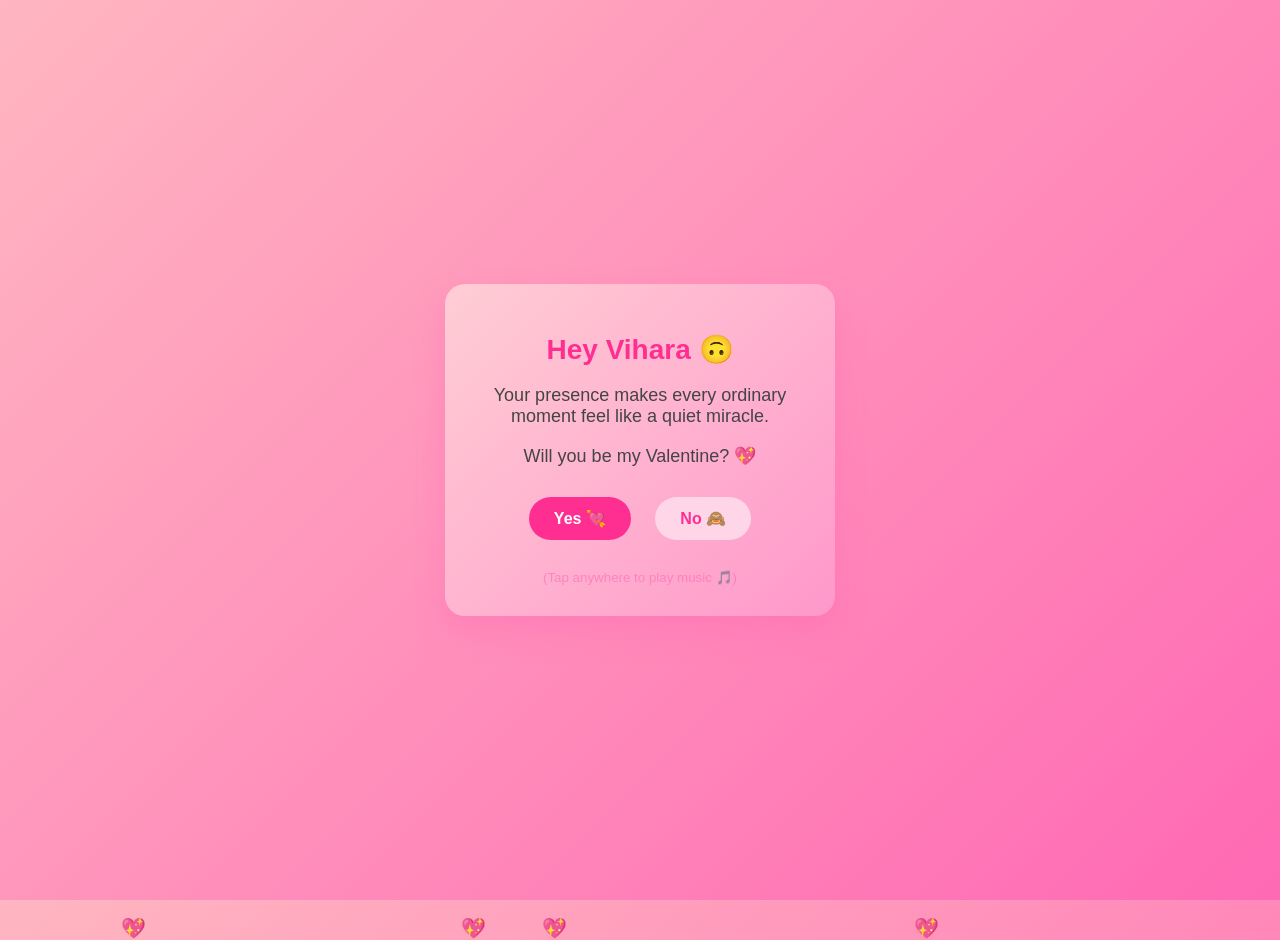
==== index.html @ 86dd3176 "Add files via upload" ====
<!DOCTYPE html>
<html lang="en">
<head>
  <meta charset="UTF-8">
  <title>Babiiii 💖</title>
  <meta name="viewport" content="width=device-width, initial-scale=1.0">
  <style>
    /* CSS FROM style.css */
    body {
      margin: 0;
      height: 100vh;
      background: linear-gradient(135deg, #ffb6c1, #ff69b4);
      display: flex;
      justify-content: center;
      align-items: center;
      font-family: Arial, sans-serif;
      overflow: hidden;
    }

    .card {
      background:linear-gradient(135deg, #ffcdd4, #ff98cb);;
      padding: 30px 20px;
      border-radius: 20px;
      width: 90%;
      max-width: 350px;
      text-align: center;
      box-shadow: 0 15px 30px rgba(255, 105, 180, 0.4);
      z-index: 2;
    }

    .name {
      color: #ff2f92;
      font-size: 28px;
      animation: glowBounce 2s infinite;
    }

    @keyframes glowBounce {
      0%, 100% { transform: translateY(0); text-shadow: 0 0 5px #ff69b4; }
      50% { transform: translateY(-6px); text-shadow: 0 0 15px #ff2f92; }
    }

    p { font-size: 18px; color: #444; }

    .buttons { margin-top: 20px; }

    button {
      padding: 12px 25px;
      font-size: 16px;
      border: none;
      border-radius: 25px;
      cursor: pointer;
      margin: 10px;
      font-weight: bold;
    }

    #yes { background: #ff2f92; color: white; }
    #no { background: #ffd6e8; color: #ff2f92; }

    /* Floating hearts */
    .hearts span {
      position: absolute;
      bottom: -40px;
      font-size: 20px;
      animation: float 6s linear infinite;
    }

    @keyframes float {
      from { transform: translateY(0); opacity: 1; }
      to { transform: translateY(-110vh); opacity: 0; }
    }

    /* Confetti Canvas */
    #confetti {
      position: fixed;
      inset: 0;
      pointer-events: none;
      z-index: 10;
    }

    /* Zoom Overlay Effect */
    #zoom-overlay {
      position: fixed;
      top: 0;
      left: 0;
      width: 100%;
      height: 100%;
      display: none; 
      justify-content: center;
      align-items: center;
      background: #ffeef2;
      z-index: 1000;
    }

    .zoom-heart {
      font-size: 80px;
      animation: flyToFace 2s forwards;
    }

    @keyframes flyToFace {
      0% { transform: scale(0.5); opacity: 1; }
      40% { transform: scale(1.5); opacity: 1; }
      100% { transform: scale(80); opacity: 0; }
    }
  </style>
</head>

<body onclick="playMusic()">

  <audio id="music" loop>
    <source src="mylove.mp3" type="audio/mpeg">
  </audio>

  <div class="hearts"></div>
  <canvas id="confetti"></canvas>

  <div id="zoom-overlay">
    <div class="zoom-heart">❤️</div>
  </div>

  <div class="card" id="main-card">
    <h1 class="name">Hey Vihara 🙃</h1>
    <p>Your presence makes every ordinary moment feel like a quiet miracle.</p>
    <p>Will you be my Valentine? 💖</p>

    <div class="buttons">
      <button id="yes" onclick="handleYes()">Yes 💘</button>
      <button id="no" onclick="handleNo(this)">No 🙈</button>
    </div>
    <br>
    <small style="color: #ff69b4; opacity: 0.6;">(Tap anywhere to play music 🎵)</small>
  </div>

  <script>
    /* JAVASCRIPT LOGIC */
    const music = document.getElementById("music");
    const canvas = document.getElementById("confetti");
    const ctx = canvas.getContext("2d");
    let musicPlayed = false;

    canvas.width = window.innerWidth;
    canvas.height = window.innerHeight;

    function playMusic() {
      if (!musicPlayed) {
        music.play().catch(e => console.log("Music blocked until interaction"));
        musicPlayed = true;
      }
    }

    // Handles the "NO" button turning into "YES"
    function handleNo(btn) {
      btn.innerHTML = "Yes 🙃";
      btn.id = "yes";
      btn.onclick = handleYes;
    }

    // Handles the Heart Zoom and Success
    function handleYes() {
      const overlay = document.getElementById('zoom-overlay');
      overlay.style.display = 'flex';

      setTimeout(() => {
        overlay.style.display = 'none';
        showFinal();
        launchConfetti();
      }, 1900);
    }

    function showFinal() {
      document.body.innerHTML = `
        <div style="
          height:100vh;
          display:flex;
          justify-content:center;
          align-items:center;
          text-align:center;
          background:linear-gradient(135deg,#ffb6c1,#ff69b4);
          font-family:Arial;
          padding:20px;">
          <h1 style="color:white;font-size:30px; z-index: 100;">
            YAYYYY 💘🥰<br>
            You said YES ❤️<br>
            Happy Valentine’s Day 💐
          </h1>
        </div>
        <canvas id="confetti" style="position:fixed;inset:0;pointer-events:none;z-index:10;"></canvas>
      `;
      // Re-initialize canvas for final screen
      const newCanvas = document.getElementById("confetti");
      newCanvas.width = window.innerWidth;
      newCanvas.height = window.innerHeight;
    }

    /* Floating hearts loop */
    const heartsContainer = document.querySelector(".hearts");
    setInterval(() => {
      const heart = document.createElement("span");
      heart.textContent = "💖";
      heart.style.position = "absolute";
      heart.style.bottom = "-40px";
      heart.style.left = Math.random() * 100 + "vw";
      heart.style.animation = `float ${3 + Math.random() * 3}s linear infinite`;
      heartsContainer.appendChild(heart);
      setTimeout(() => heart.remove(), 6000);
    }, 300);

    /* Confetti logic */
    function launchConfetti() {
      const newCanvas = document.getElementById("confetti");
      const newCtx = newCanvas.getContext("2d");
      const pieces = [];
      for (let i = 0; i < 160; i++) {
        pieces.push({
          x: Math.random() * newCanvas.width,
          y: Math.random() * newCanvas.height,
          r: Math.random() * 6 + 4,
          d: Math.random() * 4 + 2,
          color: `hsl(${Math.random() * 360},100%,70%)`
        });
      }
      function draw() {
        newCtx.clearRect(0, 0, newCanvas.width, newCanvas.height);
        pieces.forEach(p => {
          newCtx.beginPath();
          newCtx.arc(p.x, p.y, p.r, 0, Math.PI * 2);
          newCtx.fillStyle = p.color;
          newCtx.fill();
          p.y += p.d;
          if (p.y > newCanvas.height) p.y = -10;
        });
        requestAnimationFrame(draw);
      }
      draw();
    }
  </script>
</body>
</html>
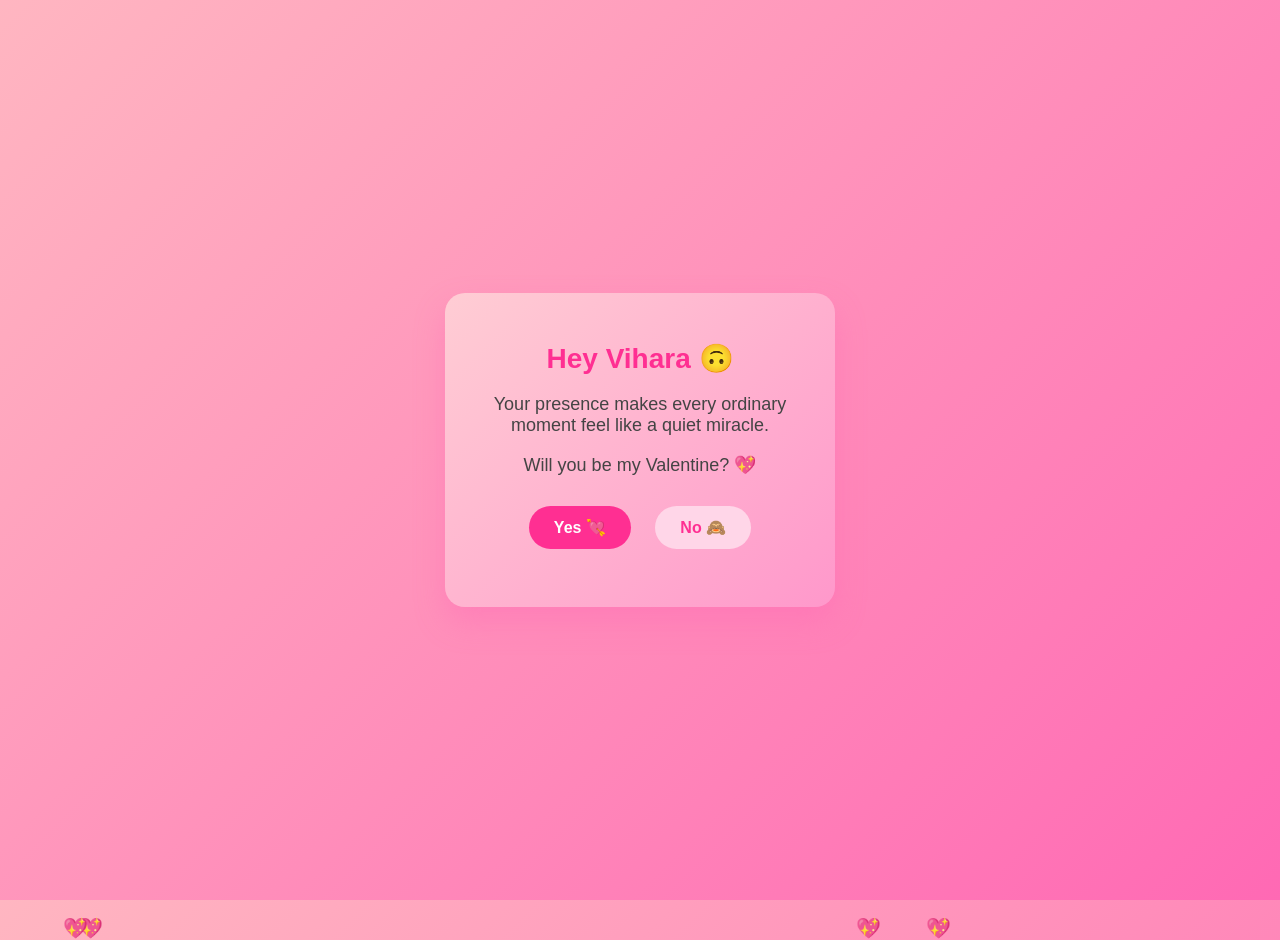
==== commit 039099e0: "Update index.html" ====
--- a/index.html
+++ b/index.html
@@ -127,7 +127,6 @@
       <button id="no" onclick="handleNo(this)">No 🙈</button>
     </div>
     <br>
-    <small style="color: #ff69b4; opacity: 0.6;">(Tap anywhere to play music 🎵)</small>
   </div>
 
   <script>
@@ -234,4 +233,5 @@
     }
   </script>
 </body>
-</html>+
+</html>
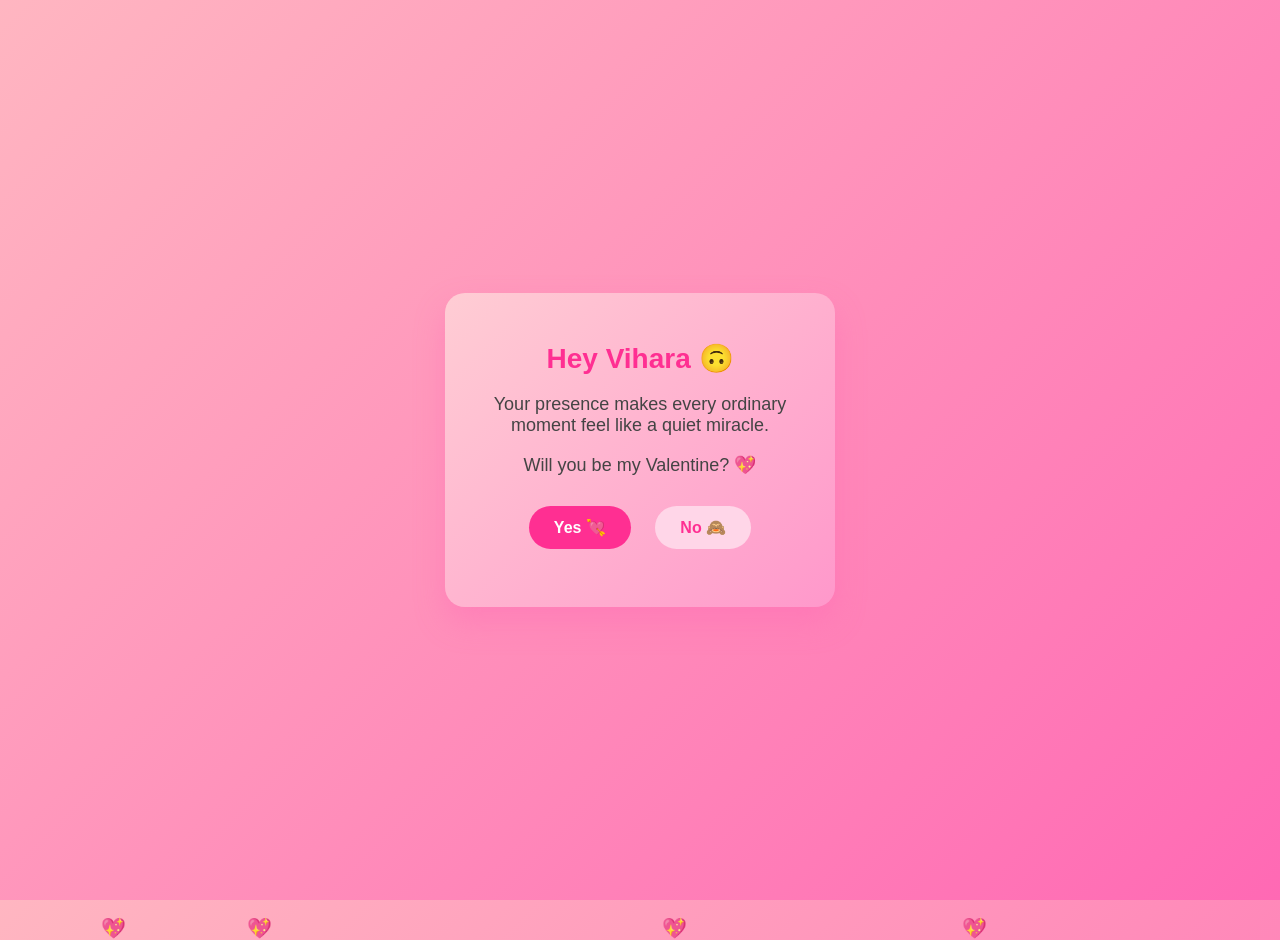
==== commit 5384d4f5: "Add files via upload" ====
--- a/index.html
+++ b/index.html
@@ -233,5 +233,4 @@
     }
   </script>
 </body>
-
-</html>
+</html>
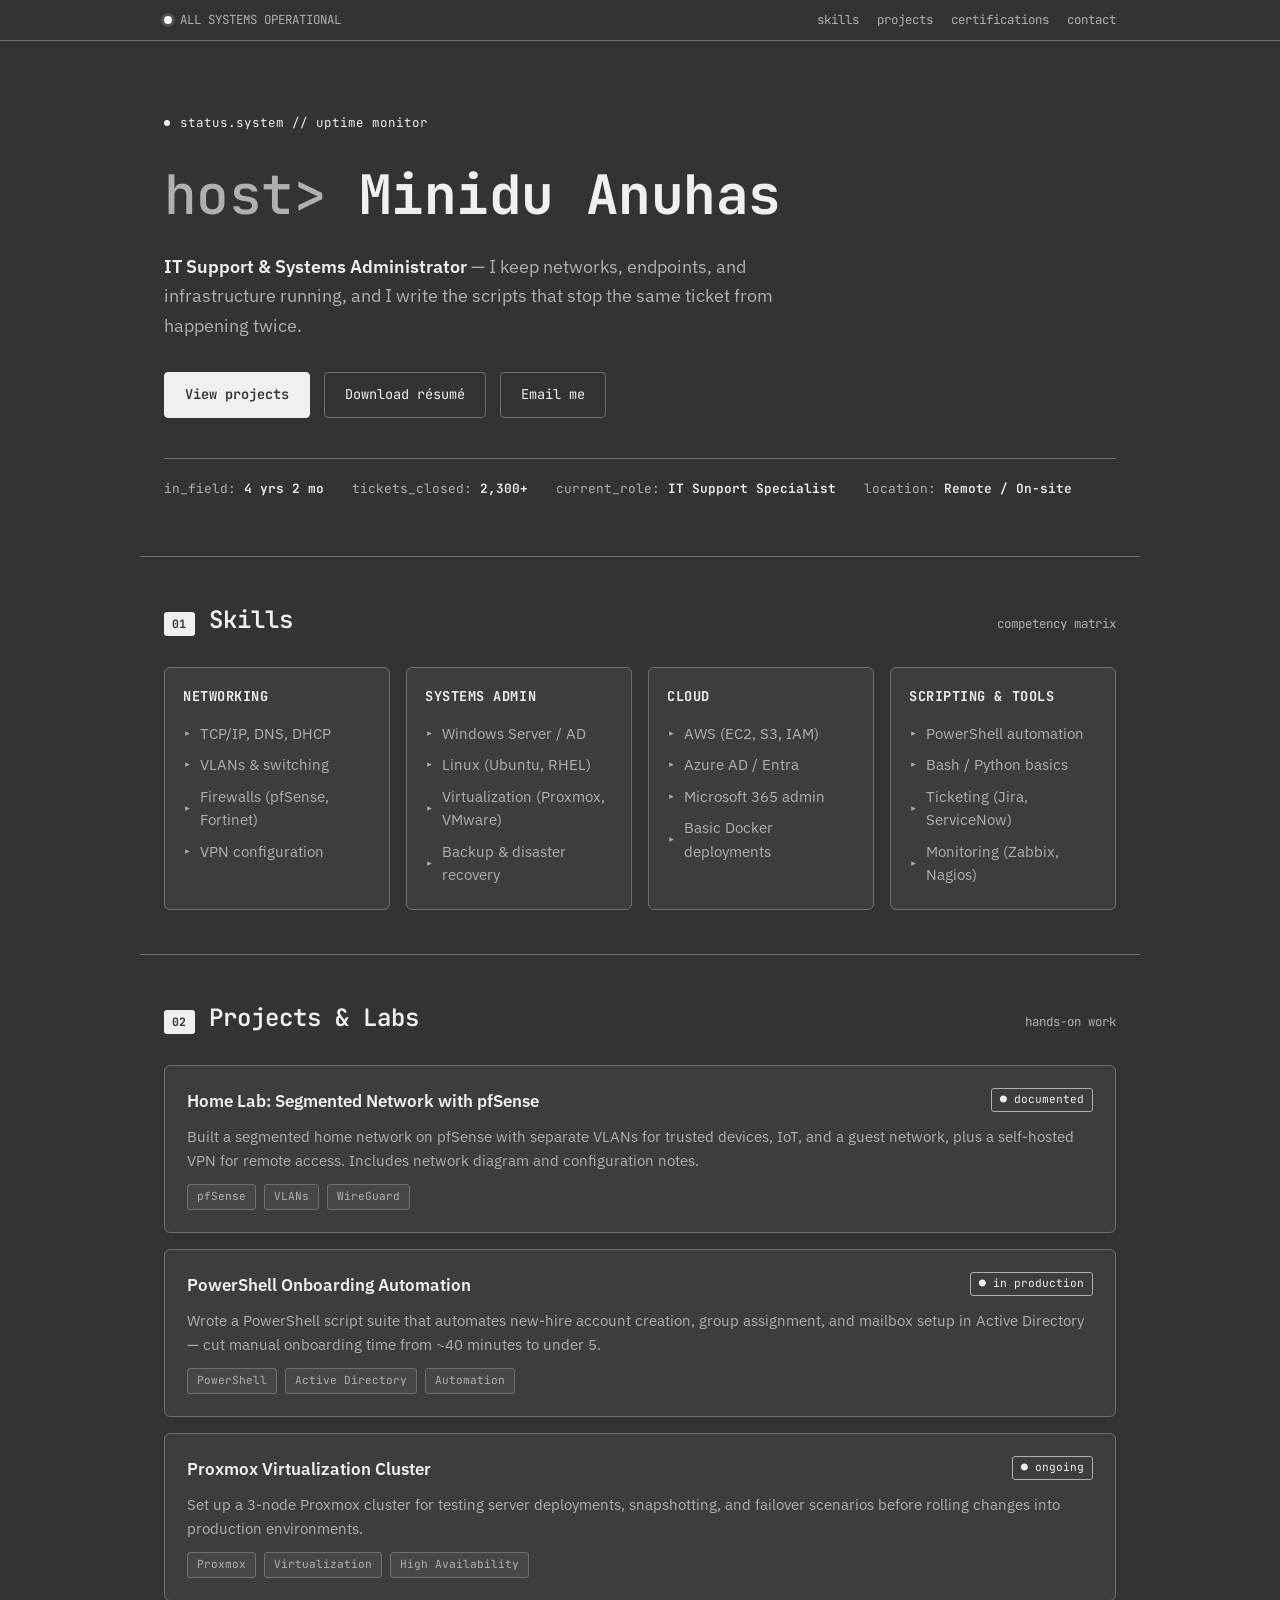
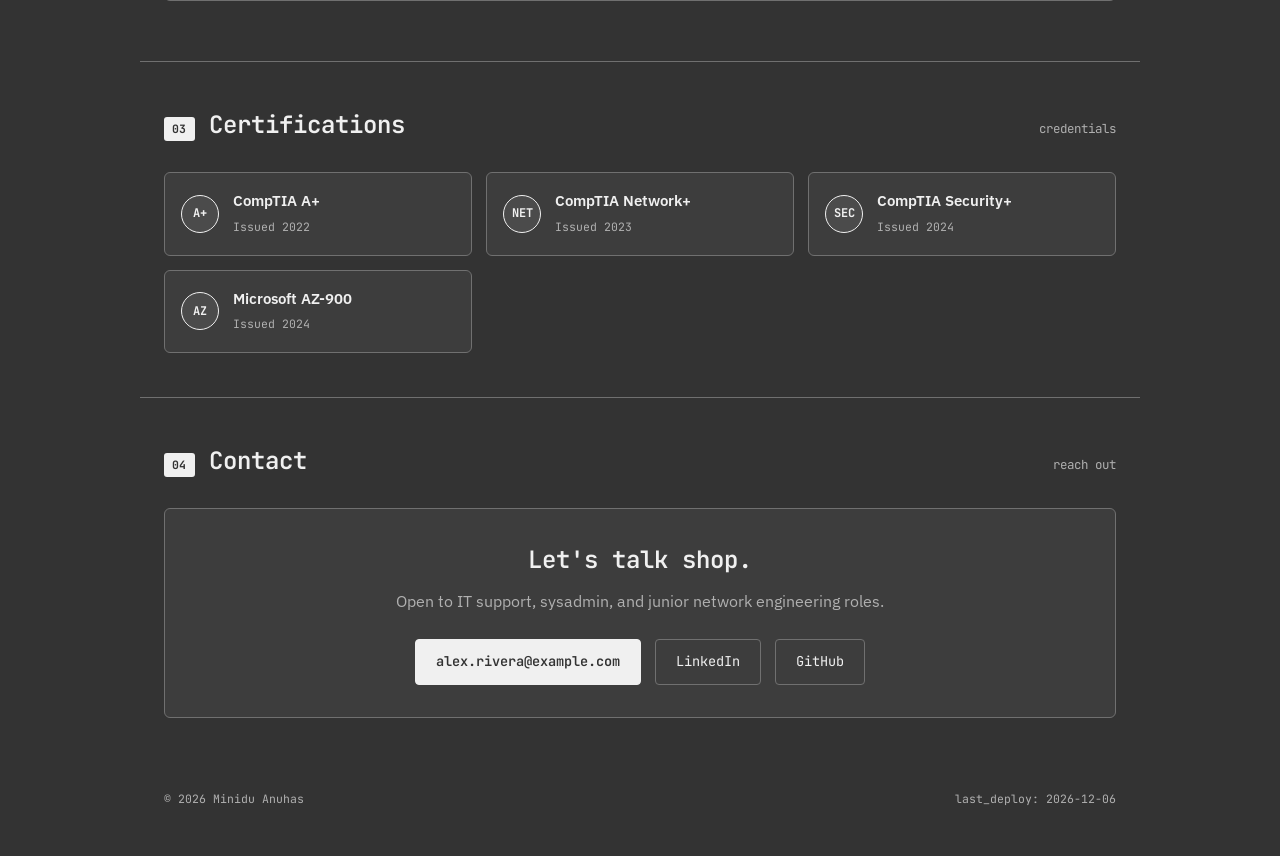
==== commit 67f42f7c: "Add files via upload" ====
--- a/index.html
+++ b/index.html
@@ -1,236 +1,217 @@
 <!DOCTYPE html>
 <html lang="en">
 <head>
-  <meta charset="UTF-8">
-  <title>Babiiii 💖</title>
-  <meta name="viewport" content="width=device-width, initial-scale=1.0">
-  <style>
-    /* CSS FROM style.css */
-    body {
-      margin: 0;
-      height: 100vh;
-      background: linear-gradient(135deg, #ffb6c1, #ff69b4);
-      display: flex;
-      justify-content: center;
-      align-items: center;
-      font-family: Arial, sans-serif;
-      overflow: hidden;
-    }
-
-    .card {
-      background:linear-gradient(135deg, #ffcdd4, #ff98cb);;
-      padding: 30px 20px;
-      border-radius: 20px;
-      width: 90%;
-      max-width: 350px;
-      text-align: center;
-      box-shadow: 0 15px 30px rgba(255, 105, 180, 0.4);
-      z-index: 2;
-    }
-
-    .name {
-      color: #ff2f92;
-      font-size: 28px;
-      animation: glowBounce 2s infinite;
-    }
-
-    @keyframes glowBounce {
-      0%, 100% { transform: translateY(0); text-shadow: 0 0 5px #ff69b4; }
-      50% { transform: translateY(-6px); text-shadow: 0 0 15px #ff2f92; }
-    }
-
-    p { font-size: 18px; color: #444; }
-
-    .buttons { margin-top: 20px; }
-
-    button {
-      padding: 12px 25px;
-      font-size: 16px;
-      border: none;
-      border-radius: 25px;
-      cursor: pointer;
-      margin: 10px;
-      font-weight: bold;
-    }
-
-    #yes { background: #ff2f92; color: white; }
-    #no { background: #ffd6e8; color: #ff2f92; }
-
-    /* Floating hearts */
-    .hearts span {
-      position: absolute;
-      bottom: -40px;
-      font-size: 20px;
-      animation: float 6s linear infinite;
-    }
-
-    @keyframes float {
-      from { transform: translateY(0); opacity: 1; }
-      to { transform: translateY(-110vh); opacity: 0; }
-    }
-
-    /* Confetti Canvas */
-    #confetti {
-      position: fixed;
-      inset: 0;
-      pointer-events: none;
-      z-index: 10;
-    }
-
-    /* Zoom Overlay Effect */
-    #zoom-overlay {
-      position: fixed;
-      top: 0;
-      left: 0;
-      width: 100%;
-      height: 100%;
-      display: none; 
-      justify-content: center;
-      align-items: center;
-      background: #ffeef2;
-      z-index: 1000;
-    }
-
-    .zoom-heart {
-      font-size: 80px;
-      animation: flyToFace 2s forwards;
-    }
-
-    @keyframes flyToFace {
-      0% { transform: scale(0.5); opacity: 1; }
-      40% { transform: scale(1.5); opacity: 1; }
-      100% { transform: scale(80); opacity: 0; }
-    }
-  </style>
+<meta charset="UTF-8">
+<meta name="viewport" content="width=device-width, initial-scale=1.0">
+<title>Minidu Anuhas — IT Systems Portfolio</title>
+<link rel="preconnect" href="https://fonts.googleapis.com">
+<link href="https://fonts.googleapis.com/css2?family=JetBrains+Mono:wght@400;500;600;700&family=IBM+Plex+Sans:wght@400;500;600;700&display=swap" rel="stylesheet">
+<link rel="stylesheet" href="style.css">
 </head>
-
-<body onclick="playMusic()">
-
-  <audio id="music" loop>
-    <source src="mylove.mp3" type="audio/mpeg">
-  </audio>
-
-  <div class="hearts"></div>
-  <canvas id="confetti"></canvas>
-
-  <div id="zoom-overlay">
-    <div class="zoom-heart">❤️</div>
-  </div>
-
-  <div class="card" id="main-card">
-    <h1 class="name">Hey Vihara 🙃</h1>
-    <p>Your presence makes every ordinary moment feel like a quiet miracle.</p>
-    <p>Will you be my Valentine? 💖</p>
-
-    <div class="buttons">
-      <button id="yes" onclick="handleYes()">Yes 💘</button>
-      <button id="no" onclick="handleNo(this)">No 🙈</button>
-    </div>
-    <br>
-  </div>
-
-  <script>
-    /* JAVASCRIPT LOGIC */
-    const music = document.getElementById("music");
-    const canvas = document.getElementById("confetti");
-    const ctx = canvas.getContext("2d");
-    let musicPlayed = false;
-
-    canvas.width = window.innerWidth;
-    canvas.height = window.innerHeight;
-
-    function playMusic() {
-      if (!musicPlayed) {
-        music.play().catch(e => console.log("Music blocked until interaction"));
-        musicPlayed = true;
-      }
-    }
-
-    // Handles the "NO" button turning into "YES"
-    function handleNo(btn) {
-      btn.innerHTML = "Yes 🙃";
-      btn.id = "yes";
-      btn.onclick = handleYes;
-    }
-
-    // Handles the Heart Zoom and Success
-    function handleYes() {
-      const overlay = document.getElementById('zoom-overlay');
-      overlay.style.display = 'flex';
-
-      setTimeout(() => {
-        overlay.style.display = 'none';
-        showFinal();
-        launchConfetti();
-      }, 1900);
-    }
-
-    function showFinal() {
-      document.body.innerHTML = `
-        <div style="
-          height:100vh;
-          display:flex;
-          justify-content:center;
-          align-items:center;
-          text-align:center;
-          background:linear-gradient(135deg,#ffb6c1,#ff69b4);
-          font-family:Arial;
-          padding:20px;">
-          <h1 style="color:white;font-size:30px; z-index: 100;">
-            YAYYYY 💘🥰<br>
-            You said YES ❤️<br>
-            Happy Valentine’s Day 💐
-          </h1>
-        </div>
-        <canvas id="confetti" style="position:fixed;inset:0;pointer-events:none;z-index:10;"></canvas>
-      `;
-      // Re-initialize canvas for final screen
-      const newCanvas = document.getElementById("confetti");
-      newCanvas.width = window.innerWidth;
-      newCanvas.height = window.innerHeight;
-    }
-
-    /* Floating hearts loop */
-    const heartsContainer = document.querySelector(".hearts");
-    setInterval(() => {
-      const heart = document.createElement("span");
-      heart.textContent = "💖";
-      heart.style.position = "absolute";
-      heart.style.bottom = "-40px";
-      heart.style.left = Math.random() * 100 + "vw";
-      heart.style.animation = `float ${3 + Math.random() * 3}s linear infinite`;
-      heartsContainer.appendChild(heart);
-      setTimeout(() => heart.remove(), 6000);
-    }, 300);
-
-    /* Confetti logic */
-    function launchConfetti() {
-      const newCanvas = document.getElementById("confetti");
-      const newCtx = newCanvas.getContext("2d");
-      const pieces = [];
-      for (let i = 0; i < 160; i++) {
-        pieces.push({
-          x: Math.random() * newCanvas.width,
-          y: Math.random() * newCanvas.height,
-          r: Math.random() * 6 + 4,
-          d: Math.random() * 4 + 2,
-          color: `hsl(${Math.random() * 360},100%,70%)`
-        });
-      }
-      function draw() {
-        newCtx.clearRect(0, 0, newCanvas.width, newCanvas.height);
-        pieces.forEach(p => {
-          newCtx.beginPath();
-          newCtx.arc(p.x, p.y, p.r, 0, Math.PI * 2);
-          newCtx.fillStyle = p.color;
-          newCtx.fill();
-          p.y += p.d;
-          if (p.y > newCanvas.height) p.y = -10;
-        });
-        requestAnimationFrame(draw);
-      }
-      draw();
-    }
-  </script>
+<body>
+
+<div class="statusbar">
+  <div class="statusbar-inner">
+    <div class="statusbar-left">
+      <span class="dot"></span>
+      <span>ALL SYSTEMS OPERATIONAL</span>
+    </div>
+    <nav class="statusbar-nav">
+      <a href="#skills">skills</a>
+      <a href="#projects">projects</a>
+      <a href="#certs">certifications</a>
+      <a href="#contact">contact</a>
+    </nav>
+  </div>
+</div>
+
+<div class="hero">
+  <div class="hero-eyebrow">status.system // uptime monitor</div>
+  <h1><span class="prompt">host&gt;</span> Minidu Anuhas</h1>
+  <p class="hero-role">
+    <strong>IT Support &amp; Systems Administrator</strong> — I keep networks, endpoints,
+    and infrastructure running, and I write the scripts that stop the same ticket
+    from happening twice.
+  </p>
+  <div class="hero-actions">
+    <a href="#projects" class="btn btn-primary">View projects</a>
+    <a href="resume.pdf" class="btn btn-ghost">Download résumé</a>
+    <a href="mailto:alex.rivera@example.com" class="btn btn-ghost">Email me</a>
+  </div>
+  <div class="uptime">
+    <div>in_field: <span>4 yrs 2 mo</span></div>
+    <div>tickets_closed: <span>2,300+</span></div>
+    <div>current_role: <span>IT Support Specialist</span></div>
+    <div>location: <span>Remote / On-site</span></div>
+  </div>
+</div>
+
+<section id="skills">
+  <div class="section-head">
+    <span class="section-tag">01</span>
+    <h2>Skills</h2>
+    <span class="section-sub">competency matrix</span>
+  </div>
+  <div class="skills-grid">
+    <div class="skill-card">
+      <h3>Networking</h3>
+      <ul>
+        <li>TCP/IP, DNS, DHCP</li>
+        <li>VLANs &amp; switching</li>
+        <li>Firewalls (pfSense, Fortinet)</li>
+        <li>VPN configuration</li>
+      </ul>
+    </div>
+    <div class="skill-card">
+      <h3>Systems Admin</h3>
+      <ul>
+        <li>Windows Server / AD</li>
+        <li>Linux (Ubuntu, RHEL)</li>
+        <li>Virtualization (Proxmox, VMware)</li>
+        <li>Backup &amp; disaster recovery</li>
+      </ul>
+    </div>
+    <div class="skill-card">
+      <h3>Cloud</h3>
+      <ul>
+        <li>AWS (EC2, S3, IAM)</li>
+        <li>Azure AD / Entra</li>
+        <li>Microsoft 365 admin</li>
+        <li>Basic Docker deployments</li>
+      </ul>
+    </div>
+    <div class="skill-card">
+      <h3>Scripting &amp; Tools</h3>
+      <ul>
+        <li>PowerShell automation</li>
+        <li>Bash / Python basics</li>
+        <li>Ticketing (Jira, ServiceNow)</li>
+        <li>Monitoring (Zabbix, Nagios)</li>
+      </ul>
+    </div>
+  </div>
+</section>
+
+<section id="projects">
+  <div class="section-head">
+    <span class="section-tag">02</span>
+    <h2>Projects &amp; Labs</h2>
+    <span class="section-sub">hands-on work</span>
+  </div>
+
+  <div class="project">
+    <div class="project-top">
+      <h3>Home Lab: Segmented Network with pfSense</h3>
+      <span class="project-status">● documented</span>
+    </div>
+    <p>
+      Built a segmented home network on pfSense with separate VLANs for
+      trusted devices, IoT, and a guest network, plus a self-hosted VPN
+      for remote access. Includes network diagram and configuration notes.
+    </p>
+    <div class="project-meta">
+      <span class="tag">pfSense</span>
+      <span class="tag">VLANs</span>
+      <span class="tag">WireGuard</span>
+    </div>
+  </div>
+
+  <div class="project">
+    <div class="project-top">
+      <h3>PowerShell Onboarding Automation</h3>
+      <span class="project-status">● in production</span>
+    </div>
+    <p>
+      Wrote a PowerShell script suite that automates new-hire account
+      creation, group assignment, and mailbox setup in Active Directory —
+      cut manual onboarding time from ~40 minutes to under 5.
+    </p>
+    <div class="project-meta">
+      <span class="tag">PowerShell</span>
+      <span class="tag">Active Directory</span>
+      <span class="tag">Automation</span>
+    </div>
+  </div>
+
+  <div class="project">
+    <div class="project-top">
+      <h3>Proxmox Virtualization Cluster</h3>
+      <span class="project-status">● ongoing</span>
+    </div>
+    <p>
+      Set up a 3-node Proxmox cluster for testing server deployments,
+      snapshotting, and failover scenarios before rolling changes into
+      production environments.
+    </p>
+    <div class="project-meta">
+      <span class="tag">Proxmox</span>
+      <span class="tag">Virtualization</span>
+      <span class="tag">High Availability</span>
+    </div>
+  </div>
+</section>
+
+<section id="certs">
+  <div class="section-head">
+    <span class="section-tag">03</span>
+    <h2>Certifications</h2>
+    <span class="section-sub">credentials</span>
+  </div>
+  <div class="certs">
+    <div class="cert">
+      <div class="cert-badge">A+</div>
+      <div>
+        <h4>CompTIA A+</h4>
+        <span>Issued 2022</span>
+      </div>
+    </div>
+    <div class="cert">
+      <div class="cert-badge">NET</div>
+      <div>
+        <h4>CompTIA Network+</h4>
+        <span>Issued 2023</span>
+      </div>
+    </div>
+    <div class="cert">
+      <div class="cert-badge">SEC</div>
+      <div>
+        <h4>CompTIA Security+</h4>
+        <span>Issued 2024</span>
+      </div>
+    </div>
+    <div class="cert">
+      <div class="cert-badge">AZ</div>
+      <div>
+        <h4>Microsoft AZ-900</h4>
+        <span>Issued 2024</span>
+      </div>
+    </div>
+  </div>
+</section>
+
+<section id="contact">
+  <div class="section-head">
+    <span class="section-tag">04</span>
+    <h2>Contact</h2>
+    <span class="section-sub">reach out</span>
+  </div>
+  <div class="contact-panel">
+    <h2>Let's talk shop.</h2>
+    <p>Open to IT support, sysadmin, and junior network engineering roles.</p>
+    <div class="contact-links">
+      <a href="mailto:alex.rivera@example.com" class="btn btn-primary">alex.rivera@example.com</a>
+      <a href="https://linkedin.com/in/yourname" class="btn btn-ghost">LinkedIn</a>
+      <a href="https://github.com/yourname" class="btn btn-ghost">GitHub</a>
+    </div>
+  </div>
+</section>
+
+<footer>
+  <span>© 2026 Minidu Anuhas</span>
+  <span id="clock"></span>
+</footer>
+
+
+<script src="script.js"></script>
 </body>
 </html>
--- a/style.css
+++ b/style.css
@@ -0,0 +1,273 @@
+:root{
+    --bg: #333333;
+    --panel: #3D3D3D;
+    --panel-2: #474747;
+    --border: #707070;
+    --text: #F0F0F0;
+    --muted: #B0B0B0;
+    --accent: #F0F0F0;
+    --accent-dim: #B0B0B0;
+    --warn: #F0F0F0;
+    --mono: 'JetBrains Mono', monospace;
+    --sans: 'IBM Plex Sans', sans-serif;
+  }
+  *{ box-sizing: border-box; margin:0; padding:0; }
+  html{ scroll-behavior:smooth; }
+  body{
+    background: var(--bg);
+    color: var(--text);
+    font-family: var(--sans);
+    line-height: 1.6;
+    -webkit-font-smoothing: antialiased;
+  }
+  a{ color:inherit; }
+
+  /* ---------- top status bar ---------- */
+  .statusbar{
+    position: sticky; top:0; z-index:50;
+    background: rgba(51,51,51,0.92);
+    backdrop-filter: blur(8px);
+    border-bottom: 1px solid var(--border);
+    font-family: var(--mono);
+    font-size: 0.78rem;
+    color: var(--muted);
+  }
+  .statusbar-inner{
+    max-width: 1000px; margin:0 auto; padding: 10px 24px;
+    display:flex; align-items:center; justify-content:space-between;
+    flex-wrap: wrap; gap: 8px;
+  }
+  .statusbar-left{ display:flex; align-items:center; gap:8px; }
+  .dot{
+    width:8px; height:8px; border-radius:50%;
+    background: var(--accent);
+    box-shadow: 0 0 0 3px rgba(240,240,240,0.15);
+    display:inline-block;
+    animation: pulse 2.4s ease-in-out infinite;
+  }
+  @keyframes pulse{
+    0%,100%{ opacity:1; }
+    50%{ opacity:0.45; }
+  }
+  .statusbar-nav{ display:flex; gap:18px; }
+  .statusbar-nav a{ text-decoration:none; color:var(--muted); transition: color .15s ease; }
+  .statusbar-nav a:hover{ color: var(--accent); }
+
+  /* ---------- hero ---------- */
+  .hero{
+    max-width: 1000px; margin: 0 auto;
+    padding: 72px 24px 56px;
+  }
+  .hero-eyebrow{
+    font-family: var(--mono);
+    font-size: 0.78rem;
+    color: var(--accent);
+    letter-spacing: 0.08em;
+    margin-bottom: 18px;
+    display:flex; align-items:center; gap:10px;
+  }
+  .hero-eyebrow::before{
+    content:'';
+    width:6px; height:6px; border-radius:50%;
+    background: var(--accent);
+  }
+  h1{
+    font-family: var(--mono);
+    font-size: clamp(2.1rem, 5vw, 3.4rem);
+    font-weight: 700;
+    letter-spacing: -0.01em;
+    margin-bottom: 14px;
+  }
+  h1 .prompt{ color: var(--muted); font-weight: 500; }
+  .hero-role{
+    font-size: 1.15rem;
+    color: var(--muted);
+    max-width: 620px;
+    margin-bottom: 32px;
+  }
+  .hero-role strong{ color: var(--text); font-weight: 600; }
+
+  .hero-actions{ display:flex; gap:14px; flex-wrap:wrap; margin-bottom: 40px; }
+  .btn{
+    font-family: var(--mono);
+    font-size: 0.85rem;
+    padding: 11px 20px;
+    border-radius: 4px;
+    text-decoration:none;
+    border: 1px solid var(--border);
+    transition: all .15s ease;
+  }
+  .btn-primary{
+    background: var(--accent);
+    color: #333333;
+    border-color: var(--accent);
+    font-weight: 600;
+  }
+  .btn-primary:hover{ background: #D0D0D0; }
+  .btn-ghost{ color: var(--text); }
+  .btn-ghost:hover{ border-color: var(--accent); color: var(--accent); }
+
+  /* uptime strip */
+  .uptime{
+    font-family: var(--mono);
+    font-size: 0.8rem;
+    color: var(--muted);
+    border-top: 1px solid var(--border);
+    padding-top: 20px;
+    display:flex; gap: 28px; flex-wrap: wrap;
+  }
+  .uptime span{ color: var(--accent); font-weight:600; }
+
+  /* ---------- section shell ---------- */
+  section{
+    max-width: 1000px; margin: 0 auto;
+    padding: 44px 24px;
+    border-top: 1px solid var(--border);
+  }
+  .section-head{
+    display:flex; align-items:baseline; gap:14px;
+    margin-bottom: 28px;
+  }
+  .section-tag{
+    font-family: var(--mono);
+    font-size: 0.72rem;
+    color: var(--bg);
+    background: var(--accent);
+    padding: 3px 8px;
+    border-radius: 3px;
+    font-weight: 700;
+    letter-spacing: 0.04em;
+  }
+  h2{
+    font-family: var(--mono);
+    font-size: 1.5rem;
+    font-weight: 600;
+  }
+  .section-sub{
+    font-family: var(--mono);
+    font-size: 0.78rem;
+    color: var(--muted);
+    margin-left: auto;
+  }
+
+  /* ---------- skills ---------- */
+  .skills-grid{
+    display:grid;
+    grid-template-columns: repeat(auto-fit, minmax(220px, 1fr));
+    gap: 16px;
+  }
+  .skill-card{
+    background: var(--panel);
+    border: 1px solid var(--border);
+    border-radius: 6px;
+    padding: 18px;
+  }
+  .skill-card h3{
+    font-family: var(--mono);
+    font-size: 0.85rem;
+    color: var(--accent);
+    margin-bottom: 10px;
+    text-transform: uppercase;
+    letter-spacing: 0.04em;
+  }
+  .skill-card ul{ list-style:none; }
+  .skill-card li{
+    font-size: 0.92rem;
+    color: var(--muted);
+    padding: 4px 0;
+    display:flex; align-items:center; gap:8px;
+  }
+  .skill-card li::before{
+    content:'▸';
+    color: var(--accent-dim);
+    font-family: var(--mono);
+  }
+
+  /* ---------- projects ---------- */
+  .project{
+    background: var(--panel);
+    border: 1px solid var(--border);
+    border-radius: 6px;
+    padding: 22px;
+    margin-bottom: 16px;
+  }
+  .project-top{
+    display:flex; justify-content:space-between; align-items:flex-start;
+    gap: 12px; margin-bottom: 10px; flex-wrap: wrap;
+  }
+  .project h3{ font-size: 1.05rem; font-weight: 600; }
+  .project-status{
+    font-family: var(--mono);
+    font-size: 0.7rem;
+    color: var(--accent);
+    border: 1px solid var(--accent-dim);
+    padding: 2px 8px;
+    border-radius: 3px;
+    white-space: nowrap;
+  }
+  .project p{ color: var(--muted); font-size: 0.92rem; margin-bottom: 12px; }
+  .project-meta{
+    display:flex; gap: 8px; flex-wrap: wrap;
+  }
+  .tag{
+    font-family: var(--mono);
+    font-size: 0.7rem;
+    color: var(--muted);
+    background: var(--panel-2);
+    border: 1px solid var(--border);
+    padding: 3px 9px;
+    border-radius: 3px;
+  }
+
+  /* ---------- certs ---------- */
+  .certs{
+    display:grid;
+    grid-template-columns: repeat(auto-fit, minmax(240px, 1fr));
+    gap: 14px;
+  }
+  .cert{
+    display:flex; align-items:center; gap:14px;
+    background: var(--panel);
+    border: 1px solid var(--border);
+    border-radius: 6px;
+    padding: 16px;
+  }
+  .cert-badge{
+    width: 38px; height: 38px; flex-shrink:0;
+    border-radius: 50%;
+    background: rgba(240,240,240,0.08);
+    border: 1px solid var(--warn);
+    display:flex; align-items:center; justify-content:center;
+    font-family: var(--mono);
+    color: var(--warn);
+    font-size: 0.75rem;
+    font-weight: 700;
+  }
+  .cert h4{ font-size: 0.92rem; font-weight: 600; }
+  .cert span{ font-family: var(--mono); font-size: 0.72rem; color: var(--muted); }
+
+  /* ---------- contact ---------- */
+  .contact-panel{
+    background: var(--panel);
+    border: 1px solid var(--border);
+    border-radius: 6px;
+    padding: 32px;
+    text-align:center;
+  }
+  .contact-panel h2{ margin-bottom: 10px; }
+  .contact-panel p{ color: var(--muted); margin-bottom: 24px; }
+  .contact-links{ display:flex; gap:14px; justify-content:center; flex-wrap:wrap; }
+
+  footer{
+    max-width: 1000px; margin: 0 auto;
+    padding: 28px 24px 48px;
+    font-family: var(--mono);
+    font-size: 0.72rem;
+    color: var(--muted);
+    display:flex; justify-content:space-between; flex-wrap:wrap; gap:10px;
+  }
+
+  @media (max-width: 600px){
+    .statusbar-nav{ display:none; }
+    .section-sub{ display:none; }
+  }
